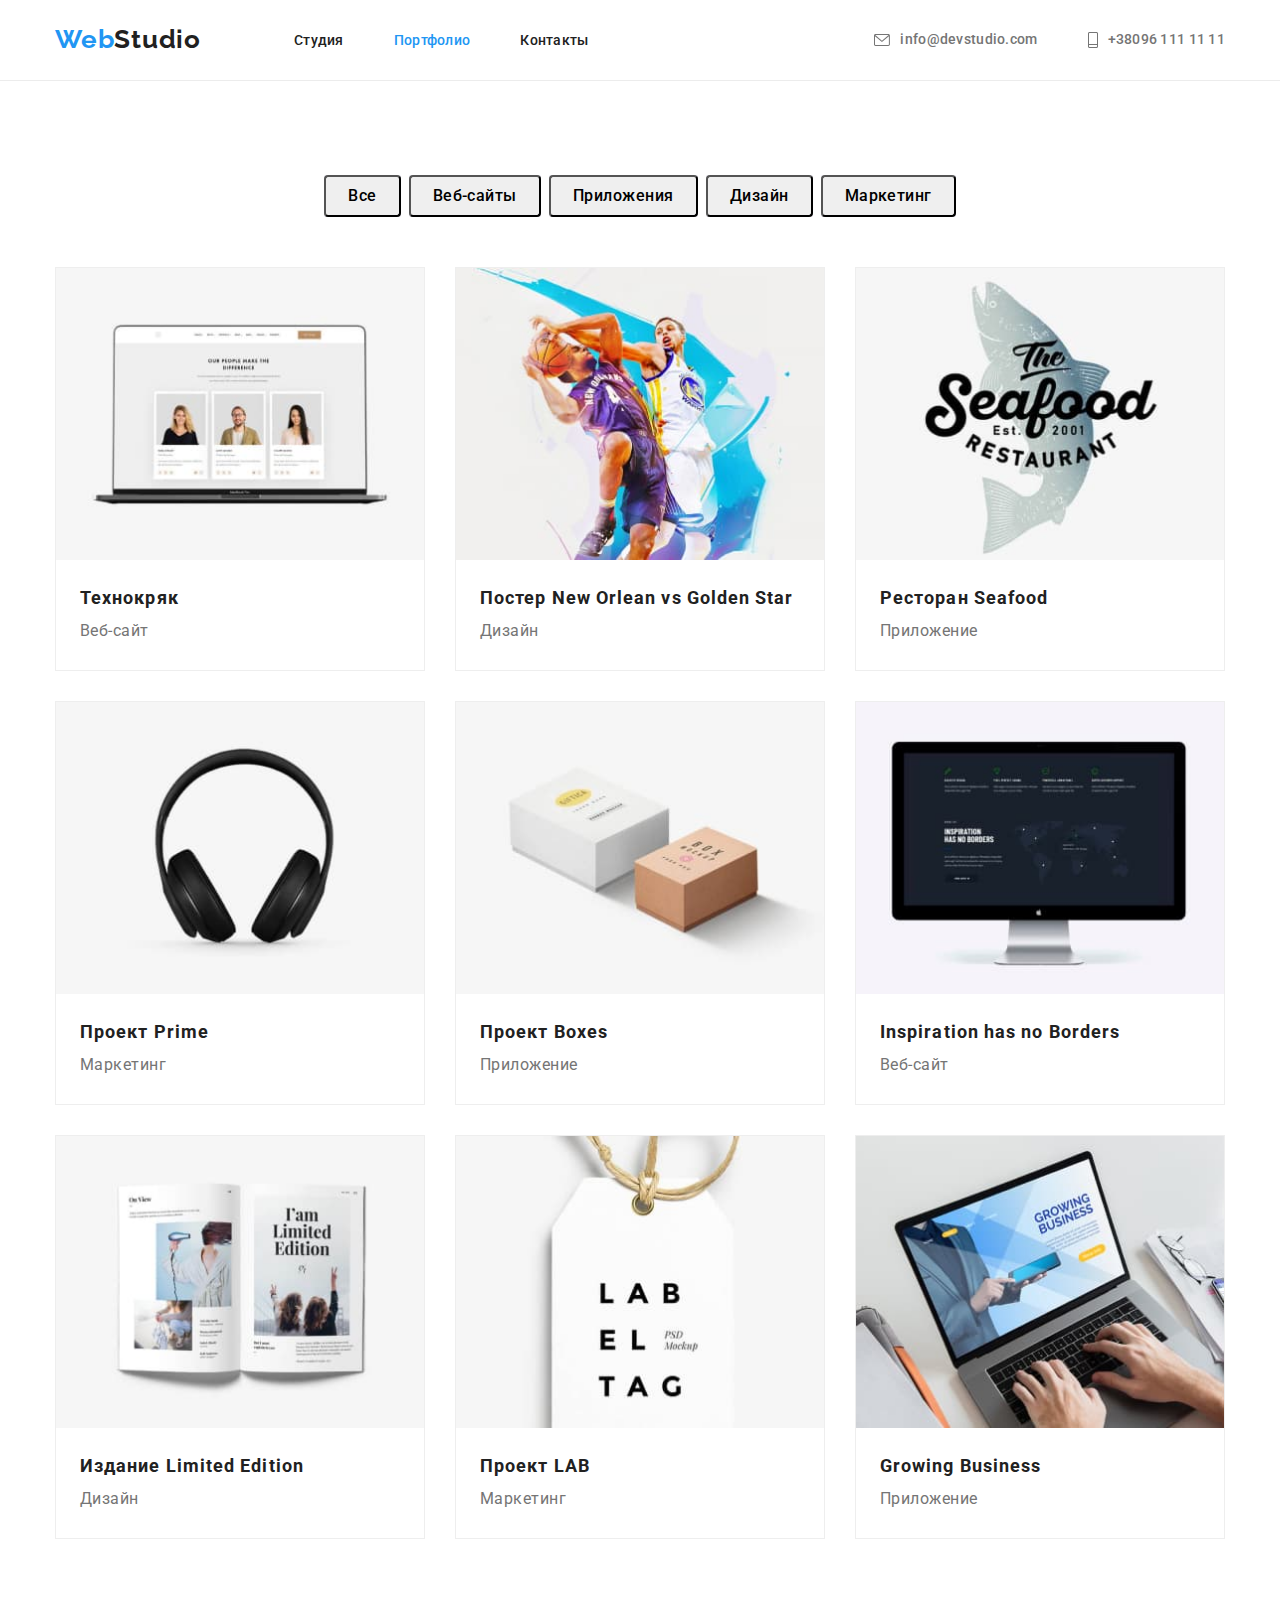
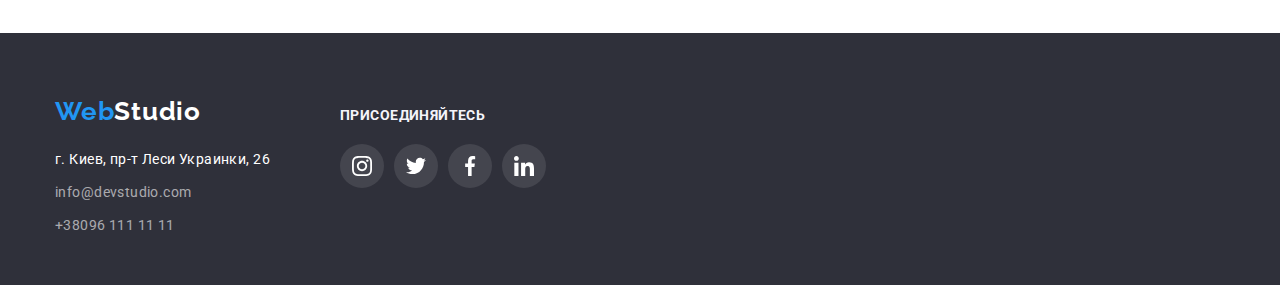
==== portfolio.html @ df38a28b "start 5" ====
<!DOCTYPE html>
<html lang="ru">

<head>
    <meta charset="UTF-8">
    <meta http-equiv="X-UA-Compatible" content="IE=edge">
    <meta name="viewport" content="width=device-width, initial-scale=1.0">
    <title>Портфолио</title>
    <link rel="stylesheet" href="https://cdnjs.cloudflare.com/ajax/libs/modern-normalize/1.1.0/modern-normalize.css"
        integrity="sha512-Y0MM+V6ymRKN2zStTqzQ227DWhhp4Mzdo6gnlRnuaNCbc+YN/ZH0sBCLTM4M0oSy9c9VKiCvd4Jk44aCLrNS5Q=="
        crossorigin="anonymous" referrerpolicy="no-referrer" />
    <link rel="preconnect" href="https://fonts.googleapis.com">
    <link rel="preconnect" href="https://fonts.gstatic.com" crossorigin>
    <link
        href="https://fonts.googleapis.com/css2?family=Raleway:wght@700;900&family=Roboto:wght@400;500;700;900&display=swap"
        rel="stylesheet">
    <link rel="stylesheet" href="css/style.css">
</head>
<body>
<!-- HEADER SECTION -->
<header class="header">
    <div class="main-nav container">
        <nav class="nav">
            <a href="./index.html" class="logo">Web<span class="logo-span">Studio</span>
            </a>
            <ul class="nav-list">
                <li class="nav-item">
                    <a class="nav-link" href="./index.html">Студия</a>
                </li>
                <li class="nav-item">
                    <a class="nav-link current" href="./portfolio.html">Портфолио</a>
                </li>
                <li class="nav-item">
                    <a class="nav-link" href="#adress">Контакты</a>
                </li>
            </ul>
        </nav>
        <ul class="nav-contact">
            <li class="nav-contact-item">
                <a class="nav-contact-link" href="mailto:info@devstudio.com"><svg class="nav-icon" width="16"
                        height="12">
                        <use href="./image/symbol-defs.svg#icon-mail">
                        </use>
                    </svg>info@devstudio.com
                </a>
            </li>
            <li class="nav-contact-item">

                <a class="nav-contact-link" href="tel:+380961111111">
                    <svg class="nav-icon" width="10" height="16">
                        <use href="./image/symbol-defs.svg#icon-phone">
                        </use>
                    </svg>+38096 111 11 11
                </a>
            </li>
        </ul>
    </div>
</header>
   <main>
       <!--WORK Section-->
      
<section class="work section">
    <div class="container">
    <ul class="work-list">
   <li class="work-item"><button class="work-button button" type="button">Все</button></li>
   <li class="work-item"><button class="work-button button" type="button">Веб-сайты</button></li>
   <li class="work-item"><button class="work-button button" type="button">Приложения</button></li>
   <li class="work-item"><button class="work-button button" type="button">Дизайн</button></li>
   <li class="work-item"><button class="work-button button" type="button">Маркетинг</button></li>
    </ul>
    <ul class="gallery-list">
        <li class="gallery-item"><img class="img" src="./image/one.jpg" width="370" alt="ноутбук" ><div class="div-gallery"><h3 class="gallery-title">Технокряк</h3><p class="text-gallery">Веб-сайт</p></div></li>
        <li class="gallery-item"><img class="img" src="./image/two.jpg" width="370" alt="баскетболисты" ><div class="div-gallery"><h3 class="gallery-title">Постер New Orlean vs Golden Star</h3><p class="text-gallery">Дизайн</p></div></li>
        <li class="gallery-item"><img class="img" src="./image/third.jpg" width="370" alt="ресторан" ><div class="div-gallery"><h3 class="gallery-title">Ресторан Seafood</h3><p class="text-gallery">Приложение</p></div></li>
        <li class="gallery-item"><img class="img" src="./image/forty.jpg" width="370" alt="наушники" ><div class="div-gallery"><h3 class="gallery-title">Проект Prime</h3><p class="text-gallery">Маркетинг</p></div></li>
        <li class="gallery-item"><img class="img" src="./image/five.jpg" width="370" alt="кирпичики" ><div class="div-gallery"><h3 class="gallery-title">Проект Boxes</h3><p class="text-gallery">Приложение</p></div></li>
        <li class="gallery-item"><img class="img" src="./image/six.jpg" width="370" alt="монитор" ><div class="div-gallery"><h3 class="gallery-title">Inspiration has no Borders</h3><p class="text-gallery">Веб-сайт</p></div></li>
        <li class="gallery-item"><img class="img" src="./image/seven.jpg" width="370" alt="книга" ><div class="div-gallery"><h3 class="gallery-title">Издание Limited Edition</h3><p class="text-gallery">Дизайн</p></div></li>
        <li class="gallery-item"><img class="img" src="./image/eight.jpg" width="370" alt="лейбочка" ><div class="div-gallery"><h3 class="gallery-title">Проект LAB</h3><p class="text-gallery">Маркетинг</p></div></li>
        <li class="gallery-item"><img class="img" src="./image/nine.jpg" width="370" alt="человек печатает за компьютером" ><div class="div-gallery"><h3 class="gallery-title">Growing Business</h3><p class="text-gallery">Приложение</p></div></li>
    </ul>
    </div>
</section>

   </main>
   <!--FOOTER SECTION-->
<footer class="footer">
    <div class="container">
        <div class="footer-logo">
            <a class="logo-footer" href="./index.html">Web<span class="span-footer">Studio</span>
            </a>
            <address class="address" id="adress">
                <ul class="adress-list">
                    <li class="adress-item">г. Киев, пр-т Леси Украинки, 26</li>
                    <li class="adress-item">
                        <a class="adress-link" href="mailto:info@devstudio.com">info@devstudio.com</a>
                    </li>
                    <li class="adress-item">
                        <a class="adress-link" href="tel:+380961111111">+38096 111 11 11</a>
                    </li>
                </ul>
            </address>
        </div>
        <div class="common">
            <h3 class="common-title">
                присоединяйтесь
            </h3>
            <ul class="common-social">
                <li class="common-list-item"><a class="common-link" href="#0" target="_blank" rel="noreferrer nopener">
                        <svg class="svg-common" width="20" height="20">
                            <use href="./image/symbol-defs.svg#icon-instagram-2-1">
                            </use>

                        </svg></a></li>
                <li class="common-list-item"><a class="common-link" href="#0" target="_blank" rel="noreferrer nopener">
                        <svg class="svg-common" width="20" height="20">
                            <use href="./image/symbol-defs.svg#icon-twitter-1-1">
                            </use>

                        </svg></a></li>
                <li class="common-list-item"><a class="common-link" href="#0" target="_blank" rel="noreferrer nopener">
                        <svg class="svg-common" width="20" height="20">
                            <use href="./image/symbol-defs.svg#icon-facebook-1-1">
                            </use>

                        </svg></a></li>
                <li class="common-list-item"><a class="common-link" href="#0" target="_blank" rel="noreferrer nopener">
                        <svg class="svg-common" width="20" height="20">
                            <use href="./image/symbol-defs.svg#icon-linkedin-1-1">
                            </use>

                        </svg></a></li>
            </ul>

        </div>
    </div>
</footer>
</body>

</html>
---- css/style.css ----
html {
  scroll-behavior: smooth;
}

/*Переменные*/
:root {
  --button-primary-color: #2196f3;
  --logo-first-color: #2196f3;
  --black-logo-color: #212121;
  --logo-white-color: #ffffff;
  --text-grey-color: #757575;
  --button-background-color: #f5f4fa;
  --footer-backgroung-color: #2f303a;
  --footer-text-color: rgba(255, 255, 255, 0.6);
  --command-backgroung-color: #f5f4fa;
}
h1,
h2,
h3,
h4,
h5,
h6,
p,
ul {
  margin: 0;
}
body {
  font-family: "Roboto", sans-serif;
  background-color: #ffffff;
  color: #757575;
  font-size: 14px;
  line-height: 1.71;
}

img {
  display: block;
  max-width: 100%;
  height: auto;
}

h2 {
  font-weight: 700;
  font-size: 36px;
  line-height: 1.17;
  text-align: center;
  letter-spacing: 0.03em;
  color: var(--black-logo-color);
}
a {
  text-decoration: none;
}
ul {
  padding: 0px;
  list-style: none;
}
.section {
  padding-top: 94px;
  padding-bottom: 94px;
}
.visually-hidden {
  position: absolute;
  white-space: nowrap;
  width: 1px;
  height: 1px;
  overflow: hidden;
  border: 0;
  padding: 0;
  clip: rect(0 0 0 0);
  clip-path: inset(50%);
  margin: -1px;
}
.main-nav {
  display: flex;
  align-items: center;
}
.header {
  border-bottom: solid 1px;
  color: #ececec;
}
.container {
  width: 1200px;
  margin-left: auto;
  margin-right: auto;
  padding-left: 15px;
  padding-right: 15px;
}
/*HEADER sections*/

.nav {
  display: flex;
}

.logo {
  font-family: Raleway, sans-serif;
  font-weight: 700;
  font-size: 26px;
  line-height: 1.19;
  letter-spacing: 0.03em;
  padding-top: 24px;
  padding-bottom: 25px;
  color: var(--logo-first-color);
}
.logo-span {
  color: var(--black-logo-color);
}
.nav-list {
  margin-left: 93px;
  display: flex;
}

.nav-list li {
}

.nav-list .nav-item + .nav-item {
  margin-left: 50px;
}

.nav-item {
}
.nav-link {
  display: inline-block;
  padding-top: 32px;
  padding-bottom: 32px;
  font-weight: 500;
  font-size: 14px;
  line-height: 16px;
  letter-spacing: 0.02em;
  color: var(--black-logo-color);

  transition-property: color;
  transition-duration: 250ms;
  transition-timing-function: cubic-bezier(0.4, 0, 0.2, 1);
}
.nav-link:focus,
.nav-link:hover {
  color: var(--button-primary-color);
}

.current {
  background-color: var(--logo-white-color);
  color: var(--button-primary-color);
}
.nav-contact {
  display: flex;
  margin-left: auto;
}
.nav-contact-item {
}
.nav-contact .nav-contact-item + .nav-contact-item {
  margin-left: 50px;
}

.nav-contact-link {
  display: flex;
  align-items: center;
  font-weight: 500;
  font-size: 14px;
  line-height: 1.14;
  letter-spacing: 0.02em;
  color: var(--text-grey-color);
  padding-top: 32px;
  padding-bottom: 32px;

  transition-property: color;
  transition-duration: 250ms;
  transition-timing-function: cubic-bezier(0.4, 0, 0.2, 1);
}
.nav-contact-link:focus,
.nav-contact-link:hover {
  color: var(--button-primary-color);
}
.hero-section {
  background-color: var(--footer-backgroung-color);
  text-align: center;
  padding: 200px 0;
  margin-left: auto;
  margin-right: auto;
}
.overlay {
  max-width: 1600px;
  height: 600px;
  margin-left: auto;
  margin-right: auto;
  background-image: linear-gradient(
      to right,
      rgba(47, 48, 58, 0.4),
      rgba(47, 48, 58, 0.4)
    ),
    url(../image/hero.jpg);
  background-repeat: no-repeat;
  background-size: cover;
  background-position: center;
}
.hero-title {
  margin-top: 0px;
  margin-bottom: 40px;
  font-weight: 900;
  font-size: 44px;
  line-height: 1.36;
  letter-spacing: 0.06em;
  text-transform: uppercase;
  color: var(--logo-white-color);
}

.primary-button {
  cursor: pointer;
  display: inline-block;
  width: 200px;
  height: 50px;
  font-weight: 700;
  font-size: 16px;
  line-height: 1.87;
  align-items: center;
  text-align: center;
  letter-spacing: 0.06em;
  background-color: var(--logo-first-color);
  color: var(--logo-white-color);
  box-shadow: 0px 4px 4px rgba(0, 0, 0, 0.15);
}

.primary-button:focus,
.primary-button:hover {
  background-color: #188ce8;
  color: var(--logo-white-color);
}

/*Reasons sections*/
.reasons {
  padding: 0px;
  margin: 0px;
}
.reasons-list {
  display: flex;
  margin-top: 94px;
  padding: 0px;
}
.reasons-item {
  text-align: left;
  font-weight: 700;
  font-size: 14px;
  line-height: 1.14;
  letter-spacing: 0.03em;
  color: var(--black-logo-color);
}
.reasons-text {
  width: 270px;
  height: 75px;
  margin-top: 10px;
  margin-bottom: 0px;
  font-weight: 400;
  font-size: 14px;
  line-height: 1.71;
  letter-spacing: 0.03em;
  color: var(--text-grey-color);
}
.reasons-item:not(:last-child) {
  margin-right: 30px;
}
.for-image {
  align-items: center;
  justify-content: center;
  display: flex;
  width: 270px;
  height: 120px;
  background-color: var(--command-backgroung-color);
  margin-bottom: 30px;
}

.clock {
  background-image: url(../svg/clock.svg);
  background-repeat: no-repeat;
  background-position: center;
}
.diagrama {
  background-image: url(../svg/diagram.svg);
  background-repeat: no-repeat;
  background-position: center;
}
.cosmonavt {
  background-image: url(../svg/astronaut.svg);
  background-repeat: no-repeat;
  background-position: center;
}

/*Specific sections*/
.specific {
}
.specific-title {
  margin-bottom: 50px;
}
.specific-list {
  display: flex;
}
.specific-list .specific-item + .specific-item {
  margin-left: 30px;
}
.specific-item {
}
/*Command Sections*/
.command.section {
  background-color: var(--button-background-color);
}
.command {
}
.about-div {
  box-shadow: 0px 1px 3px rgba(0, 0, 0, 0.12), 0px 1px 1px rgba(0, 0, 0, 0.14),
    0px 2px 1px rgba(0, 0, 0, 0.2);
  border-radius: 0px 0px 4px 4px;
}
.container-about {
  text-align: center;
}
.command-title {
  margin-bottom: 50px;
}
.command-list {
  display: flex;
  padding: 0px;
}
.command-social {
  padding-bottom: 30px;
  padding-right: 32px;
  padding-left: 32px;
  display: flex;
}

.command-name {
  margin-top: 30px;
  font-weight: 500;
  font-size: 16px;
  line-height: 1.19;
  text-align: center;
  letter-spacing: 0.03em;
  color: var(--black-logo-color);
}

.command-list :not(:last-child) {
  margin-right: 30px;
}
.command-name.margin {
  margin-right: 0px;
}
.command-prof.margin {
  margin-right: 0px;
}

.command-item {
  box-shadow: 0px 1px 3px rgba(0, 0, 0, 0.12), 0px 1px 1px rgba(0, 0, 0, 0.14),
    0px 2px 1px rgba(0, 0, 0, 0.2);
  border-radius: 0px 0px 4px 4px;

  background-color: var(--logo-white-color);
  width: 270px;
}
.command-list-item {
  width: 44px;
  height: 44px;
}
.command-list-item:not(:last-child) {
  margin-right: 10px;
}
.command-link {
  width: 100%;
  height: 100%;
  background-color: transparent;
  border-radius: 50%;
  display: flex;
  justify-content: center;
  align-items: center;
  color: #afb1b8;
}
.command-link:hover,
.command-link:focus {
  background-color: var(--button-primary-color);
  color: var(--logo-white-color);
}
.svg-command {
  fill: currentColor;
}
.command-prof {
  padding-bottom: 16px;
  margin-top: 10px;
  font-weight: 400;
  font-size: 16px;
  line-height: 1.19;
  text-align: center;
  letter-spacing: 0.03em;
}
/*MAIN PORTFOLIO SECTION*/

.work {
}
.work-list {
  display: flex;
  justify-content: center;
  margin-bottom: 50px;
  padding: 0px;
}
.work-list :last-child {
  margin-right: 0px;
}
.work-item {
  display: inline-block;
  margin-right: 8px;
  color: var(--black-logo-color);
  background-color: var(--button-background-color);
}

.work-button {
  border-radius: 4px;
  font-weight: 500;
  font-size: 16px;
  line-height: 1.62;
  text-align: center;
  letter-spacing: 0.03em;
}
.work-button:focus,
.work-button:hover {
  color: var(--logo-white-color);
  background-color: var(--logo-first-color);
  box-shadow: 0px 3px 1px rgba(121, 77, 77, 0.1),
    0px 1px 2px rgba(0, 0, 0, 0.08), 0px 2px 2px rgba(0, 0, 0, 0.12);
}
.button {
  border-radius: 4px;
  text-align: center;
  padding: 6px 22px;
}
.div-gallery {
  padding-right: 24px;
  padding-left: 24px;
  padding-bottom: 20px;
}
.gallery-list {
  display: flex;
  flex-wrap: wrap;
  padding: 0px;
}
.gallery-item {
  background: var(--logo-white-color);
  border: 1px solid #eeeeee;
  width: 370px;
  height: 404px;
  margin-right: 30px;
  margin-bottom: 30px;
}
.gallery-item:focus,
.gallery-item:hover {
  box-shadow: 0px 1px 1px rgba(0, 0, 0, 0.12), 0px 4px 4px rgba(0, 0, 0, 0.06),
    1px 4px 6px rgba(0, 0, 0, 0.16);
}
.gallery-list :nth-child(3n) {
  margin-right: 0px;
}
.gallery-list :nth-last-child(-n + 3) {
  margin-bottom: 0px;
}

.gallery-title {
  margin-top: 20px;
  font-weight: 700;
  font-size: 18px;
  line-height: 2;
  letter-spacing: 0.06em;
  color: var(--black-logo-color);
}
.text-gallery {
  font-weight: 400;
  font-size: 16px;
  line-height: 1.87;
  letter-spacing: 0.03em;
}

/* Clients sections*/
.footer > .container {
  display: flex;
  align-items: baseline;
}

.title-clients {
  margin-bottom: 50px;
}
.clients-item {
  margin-right: 30px;
  width: 170px;
  height: 92px;
}
.clienst-list {
  display: flex;
}
.clients-link {
  padding: 16px 32px 16px 32px;
  border-radius: 4px;
  border: 1px solid #afb1b8;
  background-color: transparent;
  display: flex;
  justify-content: center;
  align-items: center;
  color: #afb1b8;
  width: 100%;
  height: 100%;
}
.clients-link:hover,
.clients-link:focus {
  color: var(--button-primary-color);
  border: 1px solid var(--button-primary-color);
}
/*Footer sections*/
.footer-logo {
  padding-top: 60px;
}
.common {
  padding-top: 75px;
  margin-left: 70px;
}

.common-title {
  font-weight: 700;
  font-size: 14px;
  line-height: 1.14;
  letter-spacing: 0.03em;
  text-transform: uppercase;
  color: var(--button-background-color);
}
.footer {
  background-color: var(--footer-backgroung-color);
}
.logo-footer {
  font-family: Raleway, sans-serif;
  font-weight: 700;
  font-size: 26px;
  line-height: 1.19;
  letter-spacing: 0.03em;
  color: var(--button-primary-color);
}
.common-list-item {
  width: 44px;
  height: 44px;
  background-color: #ffffff 10%;
}
.common-list-item:not(:last-child) {
  margin-right: 10px;
}
.common-link {
  color: var(--logo-white-color);
  width: 100%;
  height: 100%;
  background-color: rgba(255, 255, 255, 0.1);
  border-radius: 50%;
  display: flex;
  align-items: center;
  justify-content: center;
  transition-property: background-color;
  transition-duration: 250ms;
  transition-timing-function: cubic-bezier(0.4, 0, 0.2, 1);
}
.common-link:hover,
.common-link:focus {
  background-color: var(--button-primary-color);
}
.svg-common {
  fill: currentColor;
}
.common-social {
  padding-bottom: 97px;
  margin-top: 20px;
  display: flex;
}
.span-footer {
  font-family: Raleway, sans-serif;
  font-weight: 700;
  font-size: 26px;
  line-height: 1.19;
  letter-spacing: 0.03em;
  color: var(--logo-white-color);
}
.address {
  margin-top: 20px;
}
.adress-list {
}
.adress-item {
  font-style: normal;
  font-weight: 400;
  font-size: 14px;
  line-height: 1.71;
  letter-spacing: 0.03em;
  color: var(--logo-white-color);
}
.adress-item:not(:last-child) {
  margin-bottom: 9px;
}

.adress-link {
  font-weight: 400;
  font-size: 14px;
  line-height: 1.71;
  letter-spacing: 0.03em;
  color: var(--footer-text-color);
}
.adress-link:hover,
.adress-link:focus {
  color: var(--button-primary-color);
}

.nav-icon {
  margin-right: 10px;
  fill: currentColor;
}
.antena {
  width: 65.32px;
  height: 70px;
}
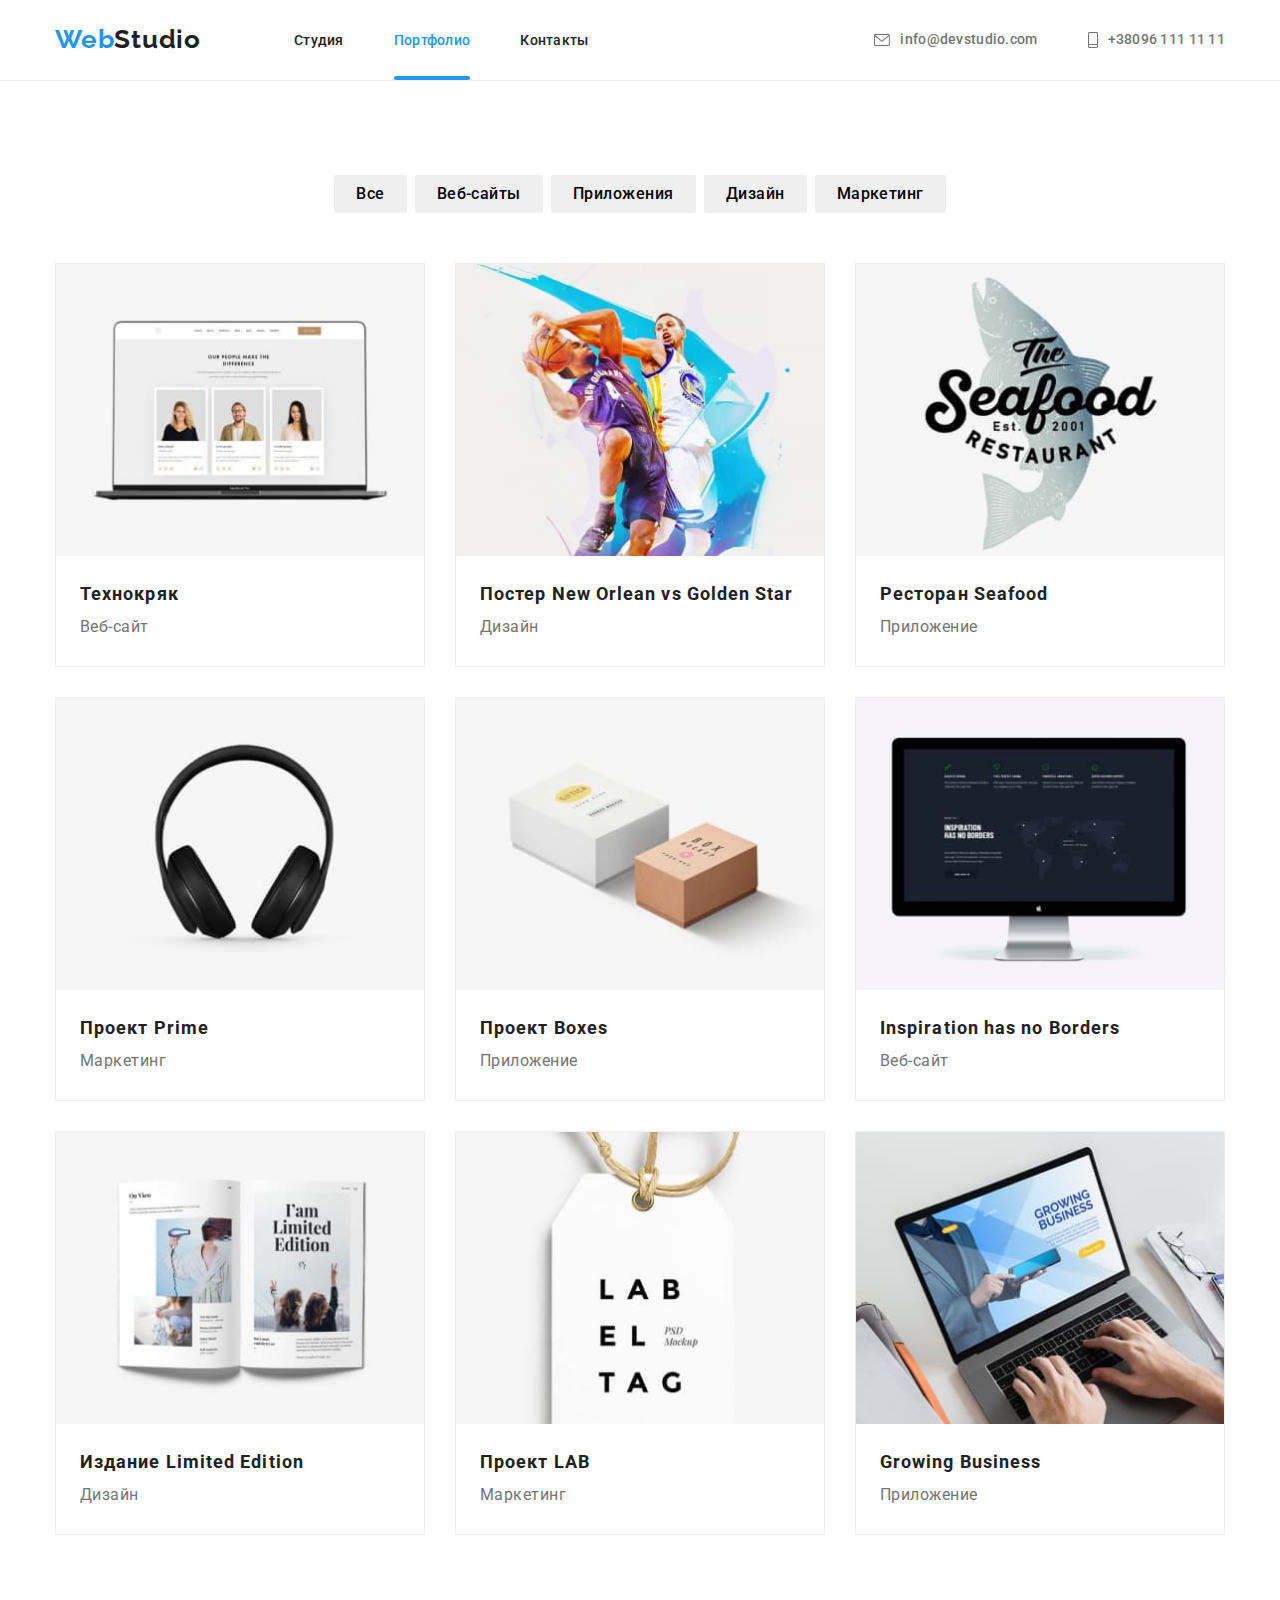
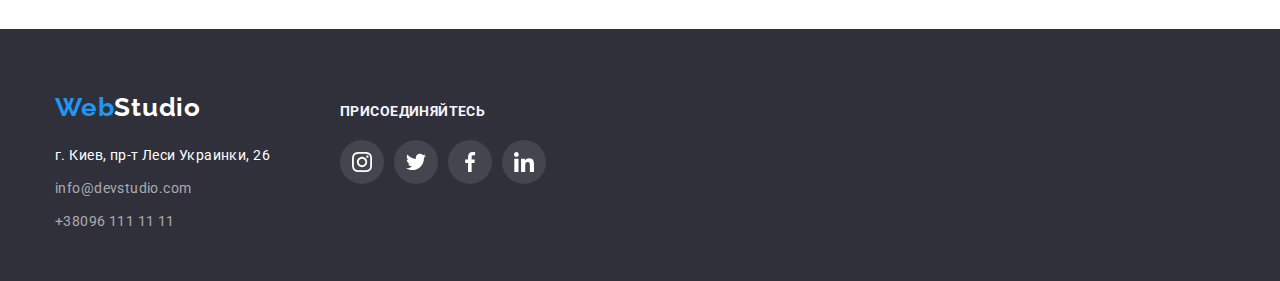
==== commit d9bdecf9: "hw 5" ====
--- a/portfolio.html
+++ b/portfolio.html
@@ -69,15 +69,88 @@
    <li class="work-item"><button class="work-button button" type="button">Маркетинг</button></li>
     </ul>
     <ul class="gallery-list">
-        <li class="gallery-item"><img class="img" src="./image/one.jpg" width="370" alt="ноутбук" ><div class="div-gallery"><h3 class="gallery-title">Технокряк</h3><p class="text-gallery">Веб-сайт</p></div></li>
-        <li class="gallery-item"><img class="img" src="./image/two.jpg" width="370" alt="баскетболисты" ><div class="div-gallery"><h3 class="gallery-title">Постер New Orlean vs Golden Star</h3><p class="text-gallery">Дизайн</p></div></li>
-        <li class="gallery-item"><img class="img" src="./image/third.jpg" width="370" alt="ресторан" ><div class="div-gallery"><h3 class="gallery-title">Ресторан Seafood</h3><p class="text-gallery">Приложение</p></div></li>
-        <li class="gallery-item"><img class="img" src="./image/forty.jpg" width="370" alt="наушники" ><div class="div-gallery"><h3 class="gallery-title">Проект Prime</h3><p class="text-gallery">Маркетинг</p></div></li>
-        <li class="gallery-item"><img class="img" src="./image/five.jpg" width="370" alt="кирпичики" ><div class="div-gallery"><h3 class="gallery-title">Проект Boxes</h3><p class="text-gallery">Приложение</p></div></li>
-        <li class="gallery-item"><img class="img" src="./image/six.jpg" width="370" alt="монитор" ><div class="div-gallery"><h3 class="gallery-title">Inspiration has no Borders</h3><p class="text-gallery">Веб-сайт</p></div></li>
-        <li class="gallery-item"><img class="img" src="./image/seven.jpg" width="370" alt="книга" ><div class="div-gallery"><h3 class="gallery-title">Издание Limited Edition</h3><p class="text-gallery">Дизайн</p></div></li>
-        <li class="gallery-item"><img class="img" src="./image/eight.jpg" width="370" alt="лейбочка" ><div class="div-gallery"><h3 class="gallery-title">Проект LAB</h3><p class="text-gallery">Маркетинг</p></div></li>
-        <li class="gallery-item"><img class="img" src="./image/nine.jpg" width="370" alt="человек печатает за компьютером" ><div class="div-gallery"><h3 class="gallery-title">Growing Business</h3><p class="text-gallery">Приложение</p></div></li>
+        <li class="gallery-item">
+            <article class="art-gallery">
+                <div class="gallery-thumb">
+                   <img class="img" src="./image/one.jpg" width="370" alt="ноутбук" >
+                   <div class="gallery-overlay">
+                   <p class="overlay-text">
+                    Технокряк это современная площадка распространения коронавируса. Компании используют эту платформу для цифрового
+                    шпионажа и атак на защищённые сервера конкурентов.
+                   </p>
+                   </div>
+                </div>
+            <div class="div-gallery">
+                <h3 class="gallery-title">Технокряк</h3>
+                <p class="text-gallery">Веб-сайт</p>
+            </div>
+            </article>
+        </li>
+        <li class="gallery-item">
+            <article class="art-gallery">
+                <div class="gallery-thumb">
+                  <img class="img" src="./image/two.jpg" width="370" alt="баскетболисты">
+                  <div class="gallery-overlay">
+                    <p class="overlay-text">
+                    Технокряк это современная площадка распространения коронавируса. Компании используют эту платформу для цифрового
+                    шпионажа и атак на защищённые сервера конкурентов.
+                     </p>
+                   </div>
+                </div>
+         <div class="div-gallery">
+            <h3 class="gallery-title">Постер New Orlean vs Golden Star</h3>
+            <p class="text-gallery">Дизайн</p>
+         </div>
+            </article>
+        </li>
+        <li class="gallery-item">
+            <img class="img" src="./image/third.jpg" width="370" alt="ресторан" >
+            <div class="div-gallery">
+                <h3 class="gallery-title">Ресторан Seafood</h3>
+                <p class="text-gallery">Приложение</p>
+            </div>
+        </li>
+        <li class="gallery-item">
+            <img class="img" src="./image/forty.jpg" width="370" alt="наушники" >
+            <div class="div-gallery">
+                <h3 class="gallery-title">Проект Prime</h3>
+                <p class="text-gallery">Маркетинг</p>
+            </div>
+        </li>
+        <li class="gallery-item">
+            <img class="img" src="./image/five.jpg" width="370" alt="кирпичики" >
+            <div class="div-gallery">
+                <h3 class="gallery-title">Проект Boxes</h3>
+                <p class="text-gallery">Приложение</p>
+            </div>
+        </li>
+        <li class="gallery-item">
+            <img class="img" src="./image/six.jpg" width="370" alt="монитор" >
+            <div class="div-gallery">
+                <h3 class="gallery-title">Inspiration has no Borders</h3>
+                <p class="text-gallery">Веб-сайт</p>
+            </div>
+        </li>
+        <li class="gallery-item"><img class="img" src="./image/seven.jpg" width="370" alt="книга" >
+            <div class="div-gallery">
+                <h3 class="gallery-title">Издание Limited Edition</h3>
+                <p class="text-gallery">Дизайн</p>
+            </div>
+        </li>
+        <li class="gallery-item">
+            <img class="img" src="./image/eight.jpg" width="370" alt="лейбочка" >
+            <div class="div-gallery">
+                <h3 class="gallery-title">Проект LAB</h3>
+                <p class="text-gallery">Маркетинг</p>
+            </div>
+        </li>
+        <li class="gallery-item">
+            <img class="img" src="./image/nine.jpg" width="370" alt="человек печатает за компьютером" >
+            <div class="div-gallery">
+                <h3 class="gallery-title">Growing Business</h3>
+                <p class="text-gallery">Приложение</p>
+            </div>
+        </li>
     </ul>
     </div>
 </section>
--- a/css/style.css
+++ b/css/style.css
@@ -116,6 +116,7 @@
 }
 
 .nav-item {
+  position: relative;
 }
 .nav-link {
   display: inline-block;
@@ -140,6 +141,17 @@
   background-color: var(--logo-white-color);
   color: var(--button-primary-color);
 }
+.current::after {
+  content: "";
+  position: absolute;
+  left: 0;
+  top: 76px;
+  width: 100%;
+  height: 4px;
+  background-color: var(--logo-first-color);
+  border-radius: 2px;
+}
+
 .nav-contact {
   display: flex;
   margin-left: auto;
@@ -216,6 +228,10 @@
   background-color: var(--logo-first-color);
   color: var(--logo-white-color);
   box-shadow: 0px 4px 4px rgba(0, 0, 0, 0.15);
+  border-radius: 4px;
+  border: 0px;
+  transition: color 250ms cubic-bezier(0.4, 0, 0.2, 1),
+    background-color 250ms cubic-bezier(0.4, 0, 0.2, 1);
 }
 
 .primary-button:focus,
@@ -283,6 +299,27 @@
 }
 
 /*Specific sections*/
+.thumbs {
+}
+.thumbs-div {
+  position: absolute;
+  width: 370px;
+  height: 70px;
+  background-color: rgba(47, 48, 58, 0.8);
+  bottom: 0;
+
+  padding-top: 27px;
+  padding-bottom: 27px;
+}
+.thumbs-text {
+  font-weight: 700;
+  font-size: 14px;
+  line-height: 1.14;
+  text-align: center;
+  letter-spacing: 0.03em;
+  text-transform: uppercase;
+  color: var(--logo-white-color);
+}
 .specific {
 }
 .specific-title {
@@ -295,6 +332,7 @@
   margin-left: 30px;
 }
 .specific-item {
+  position: relative;
 }
 /*Command Sections*/
 .command.section {
@@ -368,6 +406,8 @@
   justify-content: center;
   align-items: center;
   color: #afb1b8;
+  transition: color 250ms cubic-bezier(0.4, 0, 0.2, 1),
+    background-color 250ms cubic-bezier(0.4, 0, 0.2, 1);
 }
 .command-link:hover,
 .command-link:focus {
@@ -407,12 +447,14 @@
 }
 
 .work-button {
-  border-radius: 4px;
   font-weight: 500;
   font-size: 16px;
   line-height: 1.62;
   text-align: center;
   letter-spacing: 0.03em;
+  transition: color 250ms cubic-bezier(0.4, 0, 0.2, 1),
+    background-color 250ms cubic-bezier(0.4, 0, 0.2, 1),
+    box-shadow 250ms cubic-bezier(0.4, 0, 0.2, 1);
 }
 .work-button:focus,
 .work-button:hover {
@@ -425,7 +467,27 @@
   border-radius: 4px;
   text-align: center;
   padding: 6px 22px;
-}
+  border: 0px;
+}
+.gallery-thumb {
+  position: relative;
+  overflow: hidden;
+}
+.gallery-overlay {
+  position: absolute;
+  top: 0;
+  left: 0;
+  width: 100%;
+  height: 100%;
+  background: rgba(33, 150, 243, 0.9);
+  padding: 63px 24px 63px 24px;
+  transform: translateY(100%);
+  transition: transform 250ms cubic-bezier(0.4, 0, 0.2, 1);
+}
+.art-gallery:hover .gallery-overlay {
+  transform: translateY(0%);
+}
+
 .div-gallery {
   padding-right: 24px;
   padding-left: 24px;
@@ -436,6 +498,16 @@
   flex-wrap: wrap;
   padding: 0px;
 }
+.overlay-text {
+  width: 322px;
+  height: 168px;
+  font-weight: 400;
+  font-size: 18px;
+  line-height: 1.56;
+  letter-spacing: 0.03em;
+  color: var(--logo-white-color);
+}
+
 .gallery-item {
   background: var(--logo-white-color);
   border: 1px solid #eeeeee;
@@ -443,6 +515,7 @@
   height: 404px;
   margin-right: 30px;
   margin-bottom: 30px;
+  transition: box-shadow 250ms cubic-bezier(0.4, 0, 0.2, 1);
 }
 .gallery-item:focus,
 .gallery-item:hover {
@@ -499,6 +572,8 @@
   color: #afb1b8;
   width: 100%;
   height: 100%;
+  transition: color 250ms cubic-bezier(0.4, 0, 0.2, 1),
+    border 250ms cubic-bezier(0.4, 0, 0.2, 1);
 }
 .clients-link:hover,
 .clients-link:focus {
@@ -597,6 +672,7 @@
   line-height: 1.71;
   letter-spacing: 0.03em;
   color: var(--footer-text-color);
+  transition: color 250ms cubic-bezier(0.4, 0, 0.2, 1);
 }
 .adress-link:hover,
 .adress-link:focus {
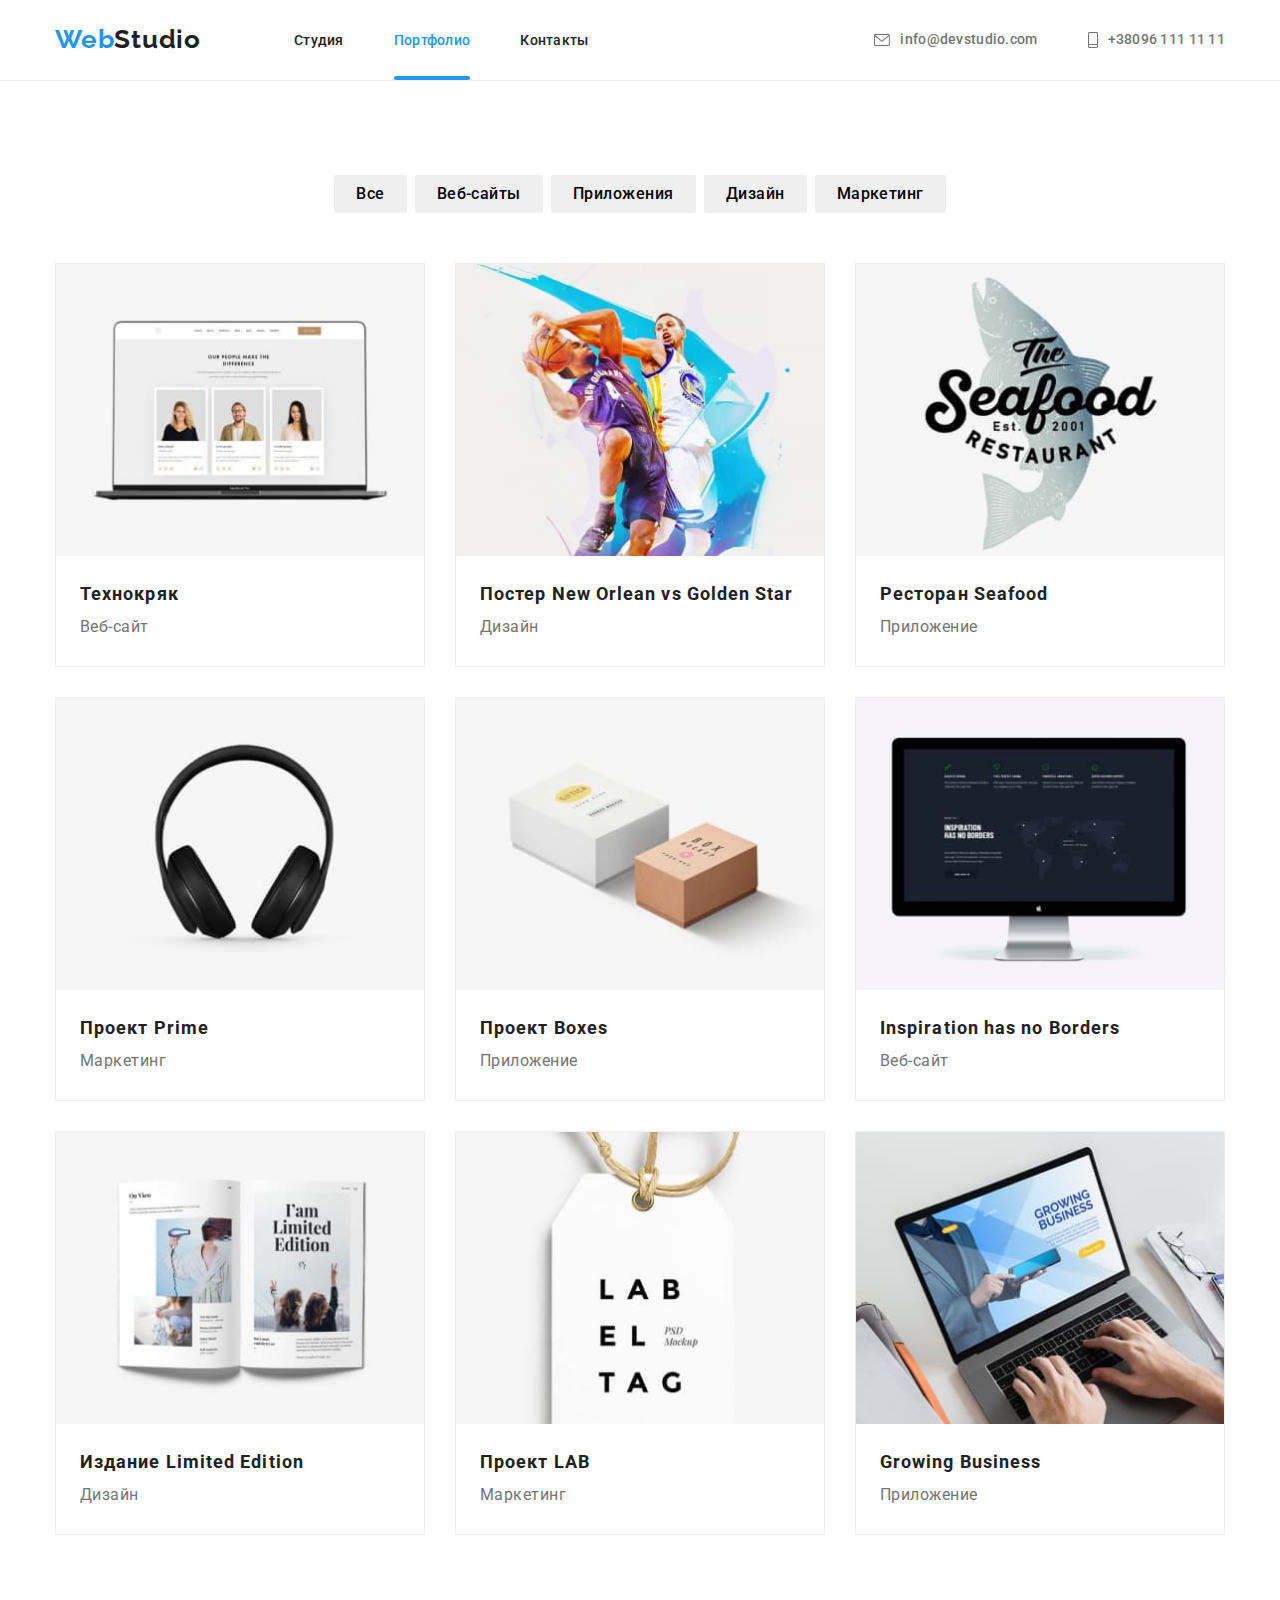
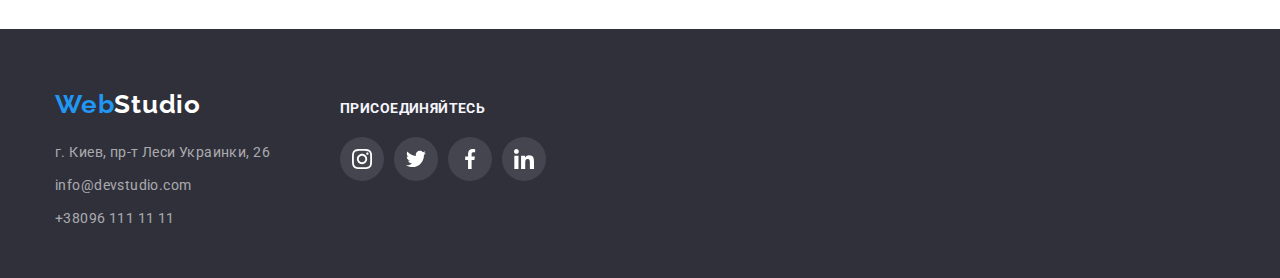
==== commit 12e00b50: "анимация" ====
--- a/portfolio.html
+++ b/portfolio.html
@@ -62,11 +62,21 @@
 <section class="work section">
     <div class="container">
     <ul class="work-list">
-   <li class="work-item"><button class="work-button button" type="button">Все</button></li>
-   <li class="work-item"><button class="work-button button" type="button">Веб-сайты</button></li>
-   <li class="work-item"><button class="work-button button" type="button">Приложения</button></li>
-   <li class="work-item"><button class="work-button button" type="button">Дизайн</button></li>
-   <li class="work-item"><button class="work-button button" type="button">Маркетинг</button></li>
+   <li class="work-item">
+       <button class="work-button button" type="button">Все</button>
+    </li>
+   <li class="work-item">
+       <button class="work-button button" type="button">Веб-сайты</button>
+    </li>
+   <li class="work-item">
+       <button class="work-button button" type="button">Приложения</button>
+    </li>
+   <li class="work-item">
+       <button class="work-button button" type="button">Дизайн</button>
+    </li>
+   <li class="work-item">
+       <button class="work-button button" type="button">Маркетинг</button>
+    </li>
     </ul>
     <ul class="gallery-list">
         <li class="gallery-item">
@@ -104,52 +114,123 @@
             </article>
         </li>
         <li class="gallery-item">
-            <img class="img" src="./image/third.jpg" width="370" alt="ресторан" >
-            <div class="div-gallery">
-                <h3 class="gallery-title">Ресторан Seafood</h3>
-                <p class="text-gallery">Приложение</p>
-            </div>
-        </li>
-        <li class="gallery-item">
-            <img class="img" src="./image/forty.jpg" width="370" alt="наушники" >
-            <div class="div-gallery">
-                <h3 class="gallery-title">Проект Prime</h3>
-                <p class="text-gallery">Маркетинг</p>
-            </div>
-        </li>
-        <li class="gallery-item">
-            <img class="img" src="./image/five.jpg" width="370" alt="кирпичики" >
+            <article class="art-gallery">
+                <div class="gallery-thumb">
+                    <img class="img" src="./image/third.jpg" width="370" alt="ресторан">
+                    <div class="gallery-overlay">
+                        <p class="overlay-text">
+                            Технокряк это современная площадка распространения коронавируса. Компании используют эту платформу для цифрового
+                            шпионажа и атак на защищённые сервера конкурентов.
+                        </p>
+                    </div>
+                </div>
+                <div class="div-gallery">
+                    <h3 class="gallery-title">Ресторан Seafood</h3>
+                    <p class="text-gallery">Приложение</p>
+                </div>
+            </article>
+        </li>
+        <li class="gallery-item">
+            <article class="art-gallery">
+                <div class="gallery-thumb">
+                <img class="img" src="./image/forty.jpg" width="370" alt="наушники">
+                <div class="gallery-overlay">
+                    <p class="overlay-text">
+                        Технокряк это современная площадка распространения коронавируса. Компании используют эту платформу для цифрового
+                        шпионажа и атак на защищённые сервера конкурентов.
+                    </p>
+                </div>
+                </div>
+                <div class="div-gallery">
+                    <h3 class="gallery-title">Проект Prime</h3>
+                    <p class="text-gallery">Маркетинг</p>
+                </div>
+            </article>
+        </li>
+        <li class="gallery-item">
+            <article class="art-gallery">
+                <div class="gallery-thumb">
+                <img class="img" src="./image/five.jpg" width="370" alt="кирпичики">
+                <div class="gallery-overlay">
+                    <p class="overlay-text">
+                        Технокряк это современная площадка распространения коронавируса. Компании используют эту платформу для цифрового
+                        шпионажа и атак на защищённые сервера конкурентов.
+                    </p>
+                </div>
+                </div>
             <div class="div-gallery">
                 <h3 class="gallery-title">Проект Boxes</h3>
                 <p class="text-gallery">Приложение</p>
             </div>
-        </li>
-        <li class="gallery-item">
-            <img class="img" src="./image/six.jpg" width="370" alt="монитор" >
-            <div class="div-gallery">
-                <h3 class="gallery-title">Inspiration has no Borders</h3>
-                <p class="text-gallery">Веб-сайт</p>
-            </div>
-        </li>
-        <li class="gallery-item"><img class="img" src="./image/seven.jpg" width="370" alt="книга" >
+            </article>
+        </li>
+        <li class="gallery-item">
+            <article class="art-gallery">
+                <div class="gallery-thumb">
+                <img class="img" src="./image/six.jpg" width="370" alt="монитор">
+                <div class="gallery-overlay">
+                    <p class="overlay-text">
+                        Технокряк это современная площадка распространения коронавируса. Компании используют эту платформу для цифрового
+                        шпионажа и атак на защищённые сервера конкурентов.
+                    </p>
+                </div>
+                </div>
+                <div class="div-gallery">
+                    <h3 class="gallery-title">Inspiration has no Borders</h3>
+                    <p class="text-gallery">Веб-сайт</p>
+                </div>
+            </article> 
+        </li>
+        <li class="gallery-item">
+            <article class="art-gallery">
+                <div class="gallery-thumb">
+            <img class="img" src="./image/seven.jpg" width="370" alt="книга">
+            <div class="gallery-overlay">
+                <p class="overlay-text">
+                    Технокряк это современная площадка распространения коронавируса. Компании используют эту платформу для цифрового
+                    шпионажа и атак на защищённые сервера конкурентов.
+                </p>
+            </div>
+            </div>
             <div class="div-gallery">
                 <h3 class="gallery-title">Издание Limited Edition</h3>
                 <p class="text-gallery">Дизайн</p>
             </div>
-        </li>
-        <li class="gallery-item">
-            <img class="img" src="./image/eight.jpg" width="370" alt="лейбочка" >
+            </article>
+        </li>
+        <li class="gallery-item">
+            <article class="art-gallery">
+                <div class="gallery-thumb">
+            <img class="img" src="./image/eight.jpg" width="370" alt="лейбочка">
+            <div class="gallery-overlay">
+                <p class="overlay-text">
+                    Технокряк это современная площадка распространения коронавируса. Компании используют эту платформу для цифрового
+                    шпионажа и атак на защищённые сервера конкурентов.
+                </p>
+            </div>
+            </div>
             <div class="div-gallery">
                 <h3 class="gallery-title">Проект LAB</h3>
                 <p class="text-gallery">Маркетинг</p>
             </div>
-        </li>
-        <li class="gallery-item">
-            <img class="img" src="./image/nine.jpg" width="370" alt="человек печатает за компьютером" >
-            <div class="div-gallery">
-                <h3 class="gallery-title">Growing Business</h3>
-                <p class="text-gallery">Приложение</p>
-            </div>
+            </article>
+        </li>
+        <li class="gallery-item">
+            <article class="art-gallery">
+                <div class="gallery-thumb">
+                    <img class="img" src="./image/nine.jpg" width="370" alt="человек печатает за компьютером">
+                    <div class="gallery-overlay">
+                        <p class="overlay-text">
+                            Технокряк это современная площадка распространения коронавируса. Компании используют эту платформу для цифрового
+                            шпионажа и атак на защищённые сервера конкурентов.
+                        </p>
+                    </div>
+                    </div>
+                    <div class="div-gallery">
+                        <h3 class="gallery-title">Growing Business</h3>
+                        <p class="text-gallery">Приложение</p>
+                    </div>
+            </article>
         </li>
     </ul>
     </div>
@@ -164,7 +245,8 @@
             </a>
             <address class="address" id="adress">
                 <ul class="adress-list">
-                    <li class="adress-item">г. Киев, пр-т Леси Украинки, 26</li>
+                    <li class="adress-item">
+                        <a class="adress-link" href="https://goo.gl/maps/WA2h3F7Ne5NjgTWU8">г. Киев, пр-т Леси Украинки, 26</a></li>
                     <li class="adress-item">
                         <a class="adress-link" href="mailto:info@devstudio.com">info@devstudio.com</a>
                     </li>
--- a/css/style.css
+++ b/css/style.css
@@ -408,6 +408,7 @@
   color: #afb1b8;
   transition: color 250ms cubic-bezier(0.4, 0, 0.2, 1),
     background-color 250ms cubic-bezier(0.4, 0, 0.2, 1);
+  cursor: pointer;
 }
 .command-link:hover,
 .command-link:focus {
@@ -455,6 +456,7 @@
   transition: color 250ms cubic-bezier(0.4, 0, 0.2, 1),
     background-color 250ms cubic-bezier(0.4, 0, 0.2, 1),
     box-shadow 250ms cubic-bezier(0.4, 0, 0.2, 1);
+  cursor: pointer;
 }
 .work-button:focus,
 .work-button:hover {
@@ -487,6 +489,9 @@
 .art-gallery:hover .gallery-overlay {
   transform: translateY(0%);
 }
+.art-gallery {
+  cursor: pointer;
+}
 
 .div-gallery {
   padding-right: 24px;
@@ -574,6 +579,7 @@
   height: 100%;
   transition: color 250ms cubic-bezier(0.4, 0, 0.2, 1),
     border 250ms cubic-bezier(0.4, 0, 0.2, 1);
+  cursor: pointer;
 }
 .clients-link:hover,
 .clients-link:focus {
@@ -585,7 +591,7 @@
   padding-top: 60px;
 }
 .common {
-  padding-top: 75px;
+  padding-top: 72px;
   margin-left: 70px;
 }
 
@@ -599,6 +605,11 @@
 }
 .footer {
   background-color: var(--footer-backgroung-color);
+  display: flex;
+}
+.footer > .container {
+  display: flex;
+  align-items: baseline;
 }
 .logo-footer {
   font-family: Raleway, sans-serif;
@@ -687,3 +698,52 @@
   width: 65.32px;
   height: 70px;
 }
+
+/*modal window*/
+.backdrop {
+  position: fixed;
+  top: 0;
+  left: 0;
+
+  width: 100vw;
+  height: 100vh;
+  background: rgba(0, 0, 0, 0.2);
+  opacity: 1;
+  transition: opacity 250ms cubic-bezier(0.4, 0, 0.2, 1);
+}
+
+.backdrop.is-hidden {
+  opacity: 0;
+  pointer-events: none;
+}
+.backdrop.is-hidden .modal {
+  transform: translate(-50%, -50%) scale(0.9) rotate(360deg);
+  transition: transform 250ms cubic-bezier(0.4, 0, 0.2, 1);
+}
+
+.modal {
+  position: absolute;
+  transform: translate(-50%, -50%) scale(1) rotate(0);
+  transition: transform 250ms cubic-bezier(0.4, 0, 0.2, 1);
+  top: 50%;
+  left: 50%;
+  border-radius: 4px;
+  width: 528px;
+  height: 581px;
+  background-color: var(--logo-white-color);
+}
+
+.modal-close {
+  position: absolute;
+  top: 8px;
+  right: 8px;
+  display: flex;
+  width: 30px;
+  height: 30px;
+  border-radius: 50%;
+  border: 1px solid rgba(0, 0, 0, 0.1);
+  background: var(--logo-white-color);
+  align-items: center;
+  justify-content: center;
+  cursor: pointer;
+}
